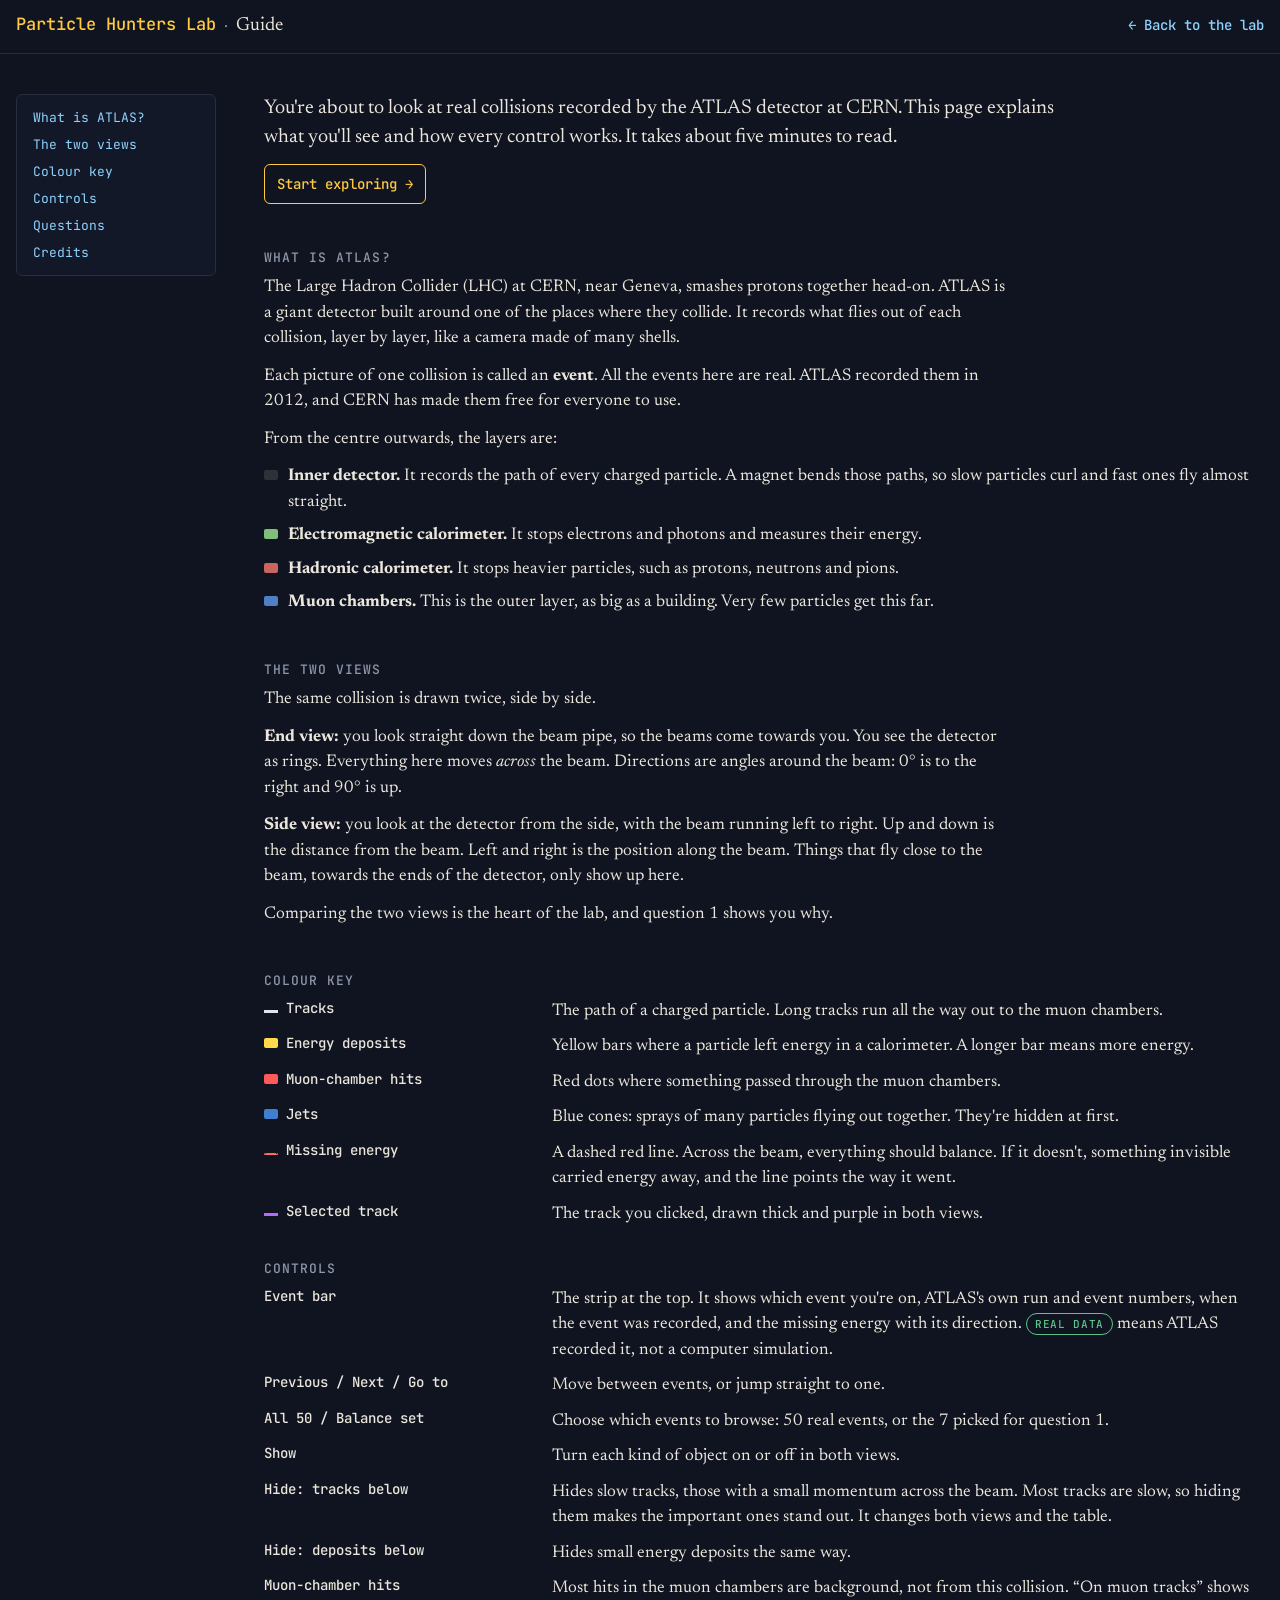
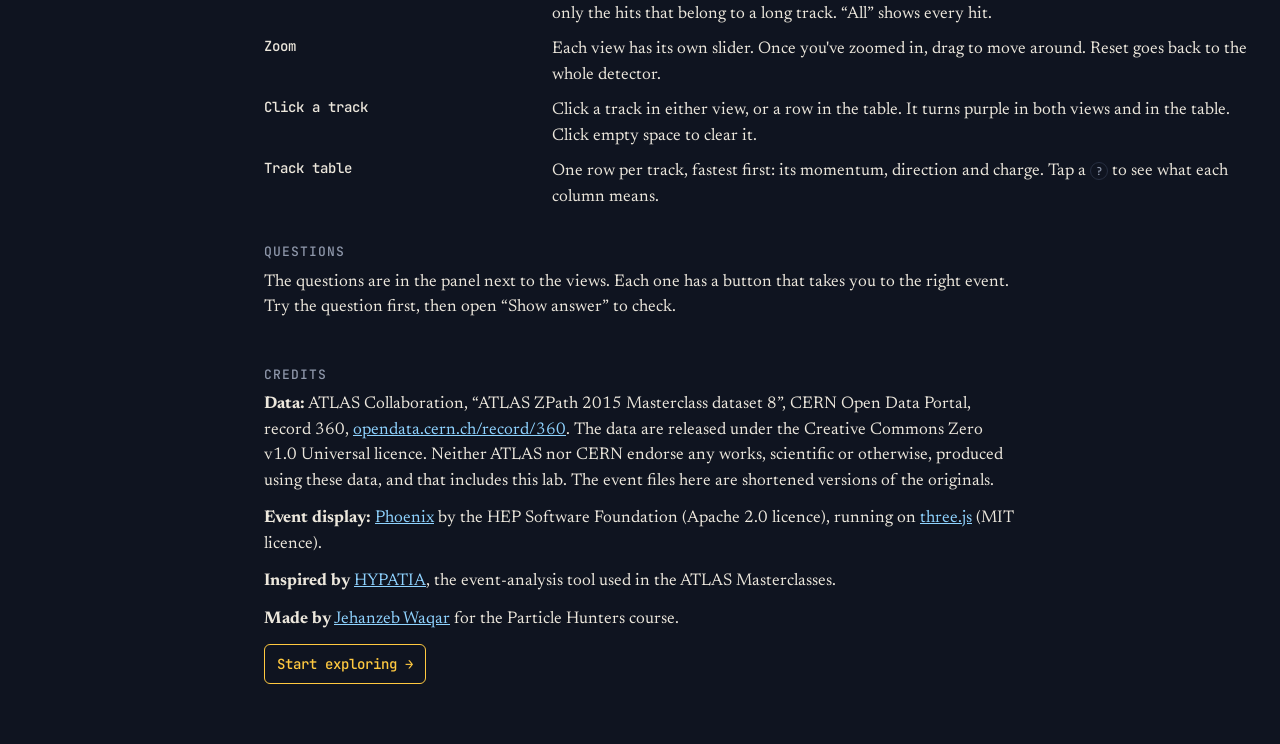
==== help.html @ 0449d479 "E2 guide page and intro Co-Authored-By: Claude Opus 5.5 <noreply@anthropic.com>" ====
<!doctype html>
<html lang="en">
<head>
<meta charset="utf-8">
<meta name="viewport" content="width=device-width, initial-scale=1">
<title>Particle Hunters Lab · Guide</title>
<link rel="preconnect" href="https://fonts.googleapis.com">
<link rel="preconnect" href="https://fonts.gstatic.com" crossorigin>
<link rel="stylesheet" href="https://fonts.googleapis.com/css2?family=Newsreader:opsz,wght@6..72,400;6..72,500&family=JetBrains+Mono:wght@400;500&display=swap">
<link rel="stylesheet" href="css/style.css?v=e2c">
</head>
<body>

<header class="site-header">
  <a class="brand" href="https://jehanzebwaqar.com/">Particle Hunters Lab</a>
  <span class="sep" aria-hidden="true">·</span>
  <span class="exercise">Guide</span>
  <a class="head-link" href="./">← Back to the lab</a>
</header>

<main class="guide">
  <p class="lede">You're about to look at real collisions recorded by the ATLAS detector at CERN. This page explains what you'll see and how every control works. It takes about five minutes to read.</p>
  <p><a class="btn start" href="./">Start exploring →</a></p>

  <nav class="toc" aria-label="On this page">
    <a href="#atlas">What is ATLAS?</a>
    <a href="#views">The two views</a>
    <a href="#colours">Colour key</a>
    <a href="#controls">Controls</a>
    <a href="#questions">Questions</a>
    <a href="#credits">Credits</a>
  </nav>

  <section id="atlas">
    <h2>What is ATLAS?</h2>
    <p>The Large Hadron Collider (LHC) at CERN, near Geneva, smashes protons together head-on. ATLAS is a giant detector built around one of the places where they collide. It records what flies out of each collision, layer by layer, like a camera made of many shells.</p>
    <p>Each picture of one collision is called an <b>event</b>. All the events here are real. ATLAS recorded them in 2012, and CERN has made them free for everyone to use.</p>
    <p>From the centre outwards, the layers are:</p>
    <ul class="layers-list">
      <li><i class="sw" style="--c:#2b3238"></i><span><b>Inner detector.</b> It records the path of every charged particle. A magnet bends those paths, so slow particles curl and fast ones fly almost straight.</span></li>
      <li><i class="sw" style="--c:#7fbf7a"></i><span><b>Electromagnetic calorimeter.</b> It stops electrons and photons and measures their energy.</span></li>
      <li><i class="sw" style="--c:#c8655d"></i><span><b>Hadronic calorimeter.</b> It stops heavier particles, such as protons, neutrons and pions.</span></li>
      <li><i class="sw" style="--c:#4f80c4"></i><span><b>Muon chambers.</b> This is the outer layer, as big as a building. Very few particles get this far.</span></li>
    </ul>
  </section>

  <section id="views">
    <h2>The two views</h2>
    <p>The same collision is drawn twice, side by side.</p>
    <p><b>End view:</b> you look straight down the beam pipe, so the beams come towards you. You see the detector as rings. Everything here moves <i>across</i> the beam. Directions are angles around the beam: 0° is to the right and 90° is up.</p>
    <p><b>Side view:</b> you look at the detector from the side, with the beam running left to right. Up and down is the distance from the beam. Left and right is the position along the beam. Things that fly close to the beam, towards the ends of the detector, only show up here.</p>
    <p>Comparing the two views is the heart of the lab, and question 1 shows you why.</p>
  </section>

  <section id="colours">
    <h2>Colour key</h2>
    <dl class="key">
      <dt><i class="sw line" style="--c:#dfe5ea"></i>Tracks</dt>
      <dd>The path of a charged particle. Long tracks run all the way out to the muon chambers.</dd>
      <dt><i class="sw" style="--c:#ffd84d"></i>Energy deposits</dt>
      <dd>Yellow bars where a particle left energy in a calorimeter. A longer bar means more energy.</dd>
      <dt><i class="sw" style="--c:#ff5a5a"></i>Muon-chamber hits</dt>
      <dd>Red dots where something passed through the muon chambers.</dd>
      <dt><i class="sw" style="--c:#3f7fd0"></i>Jets</dt>
      <dd>Blue cones: sprays of many particles flying out together. They're hidden at first.</dd>
      <dt><i class="sw dash" style="--c:#ff6b6b"></i>Missing energy</dt>
      <dd>A dashed red line. Across the beam, everything should balance. If it doesn't, something invisible carried energy away, and the line points the way it went.</dd>
      <dt><i class="sw line" style="--c:#b36bff"></i>Selected track</dt>
      <dd>The track you clicked, drawn thick and purple in both views.</dd>
    </dl>
  </section>

  <section id="controls">
    <h2>Controls</h2>
    <dl class="key">
      <dt>Event bar</dt>
      <dd>The strip at the top. It shows which event you're on, ATLAS's own run and event numbers, when the event was recorded, and the missing energy with its direction. <span class="badge data">Real data</span> means ATLAS recorded it, not a computer simulation.</dd>
      <dt>Previous / Next / Go to</dt>
      <dd>Move between events, or jump straight to one.</dd>
      <dt>All 50 / Balance set</dt>
      <dd>Choose which events to browse: 50 real events, or the 7 picked for question 1.</dd>
      <dt>Show</dt>
      <dd>Turn each kind of object on or off in both views.</dd>
      <dt>Hide: tracks below</dt>
      <dd>Hides slow tracks, those with a small momentum across the beam. Most tracks are slow, so hiding them makes the important ones stand out. It changes both views and the table.</dd>
      <dt>Hide: deposits below</dt>
      <dd>Hides small energy deposits the same way.</dd>
      <dt>Muon-chamber hits</dt>
      <dd>Most hits in the muon chambers are background, not from this collision. “On muon tracks” shows only the hits that belong to a long track. “All” shows every hit.</dd>
      <dt>Zoom</dt>
      <dd>Each view has its own slider. Once you've zoomed in, drag to move around. Reset goes back to the whole detector.</dd>
      <dt>Click a track</dt>
      <dd>Click a track in either view, or a row in the table. It turns purple in both views and in the table. Click empty space to clear it.</dd>
      <dt>Track table</dt>
      <dd>One row per track, fastest first: its momentum, direction and charge. Tap a <span class="tip-demo">?</span> to see what each column means.</dd>
    </dl>
  </section>

  <section id="questions">
    <h2>Questions</h2>
    <p>The questions are in the panel next to the views. Each one has a button that takes you to the right event. Try the question first, then open “Show answer” to check.</p>
  </section>

  <section id="credits">
    <h2>Credits</h2>
    <p><b>Data:</b> ATLAS Collaboration, “ATLAS ZPath 2015 Masterclass dataset 8”, CERN Open Data Portal, record 360, <a href="https://opendata.cern.ch/record/360">opendata.cern.ch/record/360</a>. The data are released under the Creative Commons Zero v1.0 Universal licence. Neither ATLAS nor CERN endorse any works, scientific or otherwise, produced using these data, and that includes this lab. The event files here are shortened versions of the originals.</p>
    <p><b>Event display:</b> <a href="https://hepsoftwarefoundation.org/phoenix/">Phoenix</a> by the HEP Software Foundation (Apache 2.0 licence), running on <a href="https://threejs.org/">three.js</a> (MIT licence).</p>
    <p><b>Inspired by</b> <a href="https://hypatia.iasa.gr/en/help.html">HYPATIA</a>, the event-analysis tool used in the ATLAS Masterclasses.</p>
    <p><b>Made by</b> <a href="https://jehanzebwaqar.com/">Jehanzeb Waqar</a> for the Particle Hunters course.</p>
  </section>

  <p><a class="btn start" href="./">Start exploring →</a></p>
</main>

</body>
</html>
---- css/style.css ----
/* Particle Hunters Lab — colours and fonts taken from jehanzebwaqar.com */
:root {
  --ink: #0F1420;        /* page background */
  --ink-2: #121828;      /* panels */
  --line: #262E40;       /* borders */
  --text: #ECE7DC;       /* main text (site's --paper) */
  --text-mute: #8E97AA;
  --gold: #FFC940;       /* site's --neon-gold */
  --blue: #8FD3FF;       /* site's --neon-blue */
  --serif: 'Newsreader', Georgia, serif;
  --mono: 'JetBrains Mono', ui-monospace, monospace;
  --gap: 12px;
}

* { box-sizing: border-box; }

html, body { margin: 0; }

body {
  background: var(--ink);
  color: var(--text);
  font-family: var(--serif);
  font-size: 17px;
  line-height: 1.5;
}

h2 {
  margin: 0 0 8px;
  font-family: var(--mono);
  font-size: 13px;
  font-weight: 500;
  letter-spacing: 0.08em;
  text-transform: uppercase;
  color: var(--text-mute);
}

/* ---------- header ---------- */
.site-header {
  display: flex;
  align-items: baseline;
  flex-wrap: wrap;
  gap: 8px;
  padding: 12px 16px;
  border-bottom: 1px solid var(--line);
}
.brand {
  font-family: var(--mono);
  font-weight: 500;
  color: var(--gold);
  text-decoration: none;
}
.brand:hover { text-decoration: underline; }
.sep { color: var(--text-mute); }
.exercise { font-size: 19px; }

/* ---------- layout ---------- */
/* Phone first: everything stacks. */
.lab {
  display: grid;
  gap: var(--gap);
  padding: var(--gap) 16px;
  grid-template-columns: 1fr;
  grid-template-areas:
    "bar"
    "display"
    "info"
    "objects";
}

.event-bar  { grid-area: bar; }
.display    { grid-area: display; }
.event-info { grid-area: info; }
.objects    { grid-area: objects; }

.display,
.event-info,
.objects {
  background: var(--ink-2);
  border: 1px solid var(--line);
  border-radius: 6px;
  padding: var(--gap);
  min-width: 0;
}

.display {
  display: grid;
  grid-template-columns: 1fr;
  gap: var(--gap);
  padding: 0;
  border: 0;
  background: none;
}
.view {
  margin: 0;
  min-width: 0;
  display: grid;
  grid-template-rows: auto 1fr;
  background: #000;      /* event displays sit on black */
  border: 1px solid var(--line);
  border-radius: 6px;
  overflow: hidden;
}
.view figcaption {
  padding: 6px 10px;
  font-family: var(--mono);
  font-size: 13px;
  border-bottom: 1px solid var(--line);
  background: var(--ink-2);
}
.view figcaption { display: flex; flex-wrap: wrap; align-items: center; justify-content: space-between; gap: 4px 12px; }
.view figcaption .title span { color: var(--text-mute); margin-left: 6px; }
/* D5 zoom controls */
.zoom { display: inline-flex; align-items: center; gap: 8px; color: var(--text-mute); }
.zoom input[type=range] { width: 110px; accent-color: var(--gold); }
.zoom output { min-width: 4.5ch; color: var(--text); font-variant-numeric: tabular-nums; }
.btn-sm { min-height: 28px; padding: 2px 8px; font-size: 12px; }
.stage { position: relative; height: clamp(280px, 80vw, 480px); }
.stage canvas { position: absolute; inset: 0; width: 100%; height: 100%; display: block; }

.objects { min-height: 160px; }

/* Laptop and wider: 3D area + side panel on top, table across the bottom. */
@media (min-width: 900px) {
  .lab {
    grid-template-columns: 1fr 300px;
    grid-template-areas:
      "bar bar"
      "display info"
      "objects objects";
  }
  .display { grid-template-columns: 1fr 1fr; }
  .stage { height: max(380px, calc(100vh - 390px)); }
  .objects { height: 240px; }
  .table-wrap { max-height: 186px; }
  /* E1: the side panel scrolls on its own, so the questions never make the views row taller. */
  .event-info { height: 0; min-height: 100%; overflow-y: auto; }
}

/* ---------- layer switches and colour key ---------- */
.layers, .legend { grid-column: 1 / -1; display: flex; flex-wrap: wrap; align-items: center; }
.layers {
  gap: 8px 18px;
  padding: 10px 12px;
  background: var(--ink-2);
  border: 1px solid var(--line);
  border-radius: 6px;
  font-family: var(--mono);
  font-size: 14px;
}
/* D6 cuts row */
.cuts {
  grid-column: 1 / -1; display: flex; flex-wrap: wrap; align-items: center; gap: 8px 22px;
  padding: 10px 12px; background: var(--ink-2); border: 1px solid var(--line); border-radius: 6px;
  font: 14px var(--mono);
}
.cut { display: inline-flex; flex-wrap: wrap; align-items: center; gap: 6px 8px; }
.cut input[type=range] { width: 110px; accent-color: var(--gold); }
.cut output { min-width: 8ch; font-variant-numeric: tabular-nums; }
.cut .radio { display: inline-flex; align-items: center; gap: 4px; cursor: pointer; }
.cut .radio input { accent-color: var(--gold); margin: 0; }
.cut .tip { margin-left: 0; }
.lbl { font-family: var(--mono); font-size: 12px; letter-spacing: 0.08em; text-transform: uppercase; color: var(--text-mute); }
.switch { display: inline-flex; align-items: center; gap: 8px; cursor: pointer; user-select: none; min-height: 32px; }
.switch input { width: 18px; height: 18px; margin: 0; accent-color: var(--gold); }
.legend { gap: 6px 18px; padding: 0 4px; font-family: var(--mono); font-size: 12px; color: var(--text-mute); }
.legend span { display: inline-flex; align-items: center; gap: 6px; }
.sw { display: inline-block; width: 14px; height: 10px; border-radius: 2px; background: var(--c); }
.sw.line { height: 3px; border-radius: 0; }
.sw.dash { height: 0; background: none; border-top: 2px dashed var(--c); }
:focus-visible { outline: 2px solid var(--gold); outline-offset: 2px; }

/* ---------- event browser ---------- */
.nav { display: flex; gap: 8px; flex-wrap: wrap; }
.btn {
  font: 500 14px var(--mono);
  color: var(--text);
  background: var(--ink);
  border: 1px solid var(--line);
  border-radius: 6px;
  padding: 8px 12px;
  min-height: 40px;
  cursor: pointer;
}
.btn:hover:not(:disabled) { border-color: var(--text-mute); }
.btn:disabled { opacity: 0.45; cursor: default; }
.pick { display: flex; align-items: center; gap: 8px; margin-top: 8px; font: 13px var(--mono); color: var(--text-mute); }
.pick select { padding-right: 8px; }
.counter { margin: 10px 0 4px; font-family: var(--mono); font-size: 15px; }

/* ---------- D3 object table ---------- */
.obj-count { text-transform: none; letter-spacing: 0; margin-left: 6px; font-weight: 400; }
.table-wrap { max-height: 320px; overflow: auto; border: 1px solid var(--line); border-radius: 6px; }
.obj-table { width: 100%; border-collapse: collapse; font: 13px var(--mono); font-variant-numeric: tabular-nums; }
.obj-table th, .obj-table td { padding: 4px 10px; text-align: right; white-space: nowrap; }
.obj-table th { position: sticky; top: 0; z-index: 1; background: var(--ink); border-bottom: 1px solid var(--line); vertical-align: bottom; font-weight: 500; }
.obj-table th .sym { font: italic 500 16px var(--serif); }
.obj-table th .sym sub { font-size: 11px; font-style: normal; vertical-align: -0.3em; line-height: 0; }
.obj-table th .cap { display: block; font-size: 11px; font-weight: 400; color: var(--text-mute); }
.obj-table td.num, .obj-table th.num { color: var(--text-mute); }
.obj-table tbody tr:nth-child(even) { background: rgba(255, 255, 255, 0.025); }
.obj-table tbody tr:hover { cursor: pointer; background: rgba(255, 201, 64, 0.08); }
.obj-table tbody tr.selected { background: rgba(179, 107, 255, 0.22); box-shadow: inset 3px 0 0 #b36bff; }
.obj-table tbody tr.selected td { color: #fff; }
.tip {
  margin-left: 4px; width: 18px; height: 18px; padding: 0; vertical-align: 2px;
  font: 500 11px var(--mono); line-height: 16px; color: var(--text-mute);
  background: none; border: 1px solid var(--line); border-radius: 50%; cursor: help;
}
.tip:hover, .tip:focus-visible { color: var(--gold); border-color: var(--gold); }
.tip-box {
  position: fixed; z-index: 10; margin: 0; padding: 8px 10px;
  font: 14px/1.4 var(--serif); color: var(--text);
  background: var(--ink); border: 1px solid var(--gold); border-radius: 6px;
  box-shadow: 0 6px 20px rgba(0, 0, 0, 0.5);
}

/* ---------- D2 event header bar ---------- */
.event-bar {
  display: flex; flex-wrap: wrap; align-items: center; gap: 6px 20px;
  padding: 8px 12px;
  background: var(--ink-2); border: 1px solid var(--line); border-radius: 6px;
  font: 14px var(--mono);
}
.eb-item { display: inline-flex; align-items: center; gap: 6px; white-space: nowrap; }
.eb-main { color: var(--gold); font-weight: 500; }
.eb-k { color: var(--text-mute); }
.eb-k[title], #eb-dir[title] { text-decoration: underline dotted var(--text-mute); text-underline-offset: 3px; cursor: help; }
.eb-arrow { flex: none; transition: transform 0.2s; }
.eb-arrow circle { fill: none; stroke: var(--line); }
.eb-arrow path { fill: none; stroke: #ff6b6b; stroke-width: 2; stroke-linecap: round; stroke-linejoin: round; }
.eb-met.none .eb-arrow { visibility: hidden; }
.badge { font: 500 11px var(--mono); letter-spacing: 0.06em; text-transform: uppercase; padding: 3px 8px; border-radius: 999px; border: 1px solid var(--gold); color: var(--gold); }
.badge.data { border-color: #5cc489; color: #5cc489; }

/* ---------- status list ---------- */
.status-head { margin-top: 20px; }
.status {
  list-style: none;
  margin: 0;
  padding: 0;
  display: grid;
  gap: 4px;
  font: 12px/1.45 var(--mono);
  color: var(--text-mute);
}
.status li { display: grid; grid-template-columns: 10px 1fr; gap: 8px; align-items: baseline; overflow-wrap: anywhere; }
.status li::before { content: ""; width: 8px; height: 8px; border-radius: 50%; background: #5cc489; }
.status li.warn::before { background: var(--gold); }
.status li.bad { color: #ef6a6a; }
.status li.bad::before { background: #ef6a6a; }

/* ---------- placeholders (A3 only) ---------- */
.placeholder {
  margin: 0;
  font-family: var(--mono);
  font-size: 14px;
  color: var(--text-mute);
}

/* ---------- E1 set switch and questions ---------- */
.set-switch { display: flex; flex-wrap: wrap; align-items: center; gap: 4px 14px; margin-bottom: 10px; font: 13px var(--mono); }
.set-switch .radio { display: inline-flex; align-items: center; gap: 4px; cursor: pointer; }
.set-switch .radio input { accent-color: var(--gold); margin: 0; }
.questions-head { margin-top: 18px; }
.questions { margin: 0; padding: 0 0 0 1.4em; display: grid; gap: 14px; font-size: 15px; line-height: 1.45; }
.questions li::marker { font: 500 13px var(--mono); color: var(--gold); }
.q p { margin: 0 0 6px; }
.q .how { color: var(--text-mute); font-size: 14px; }
.q .go { margin: 2px 0 6px; }
.q details { border-left: 2px solid var(--line); padding-left: 10px; }
.q summary { cursor: pointer; font: 500 13px var(--mono); color: var(--gold); min-height: 28px; display: flex; align-items: center; }
.q details[open] summary { color: var(--text-mute); }
.q details p { font-size: 14px; }

/* ---------- E2 guide link, intro line, guide page ---------- */
.head-link { margin-left: auto; font: 500 14px var(--mono); color: var(--blue); text-decoration: none; }
.head-link:hover { text-decoration: underline; }
.intro { margin: 0; padding: 10px 16px 0; font-size: 15px; color: var(--text-mute); }
.intro a, .guide a:not(.btn) { color: var(--blue); }
.guide { max-width: 1200px; margin: 0 auto; padding: 16px 16px 48px; }
.guide p { max-width: 75ch; }
.guide section { margin-top: 32px; scroll-margin-top: 16px; }
.guide p { margin: 0 0 12px; }
.guide .lede { font-size: 20px; line-height: 1.45; margin-top: 8px; }
.guide .start { display: inline-flex; align-items: center; text-decoration: none; border-color: var(--gold); color: var(--gold); }
.toc { display: flex; flex-wrap: wrap; gap: 6px 16px; margin-top: 20px; padding: 10px 12px; border: 1px solid var(--line); border-radius: 6px; background: var(--ink-2); font: 13px var(--mono); }
.toc a { color: var(--text); text-decoration: none; }
.toc a:hover { color: var(--gold); }
.layers-list { margin: 0 0 12px; padding: 0; list-style: none; display: grid; gap: 8px; }
.layers-list li { display: grid; grid-template-columns: 14px 1fr; gap: 10px; align-items: baseline; }
.key { margin: 0; display: grid; grid-template-columns: minmax(0, 13em) 1fr; gap: 10px 16px; }
.key dt { font: 500 14px var(--mono); display: flex; align-items: baseline; gap: 8px; }
.key dt .sw { flex: none; }
.key dd { margin: 0; }
.tip-demo { display: inline-block; width: 18px; height: 18px; font: 500 11px/16px var(--mono); text-align: center; color: var(--text-mute); border: 1px solid var(--line); border-radius: 50%; }
/* Laptop and wider: contents list down the left, sticky; the text fills the rest. */
@media (min-width: 900px) {
  .guide { display: grid; grid-template-columns: 200px minmax(0, 1fr); column-gap: 48px; max-width: none; margin: 0; padding: 32px 16px 48px; }
  .guide > * { grid-column: 2; }
  .guide > .toc { grid-column: 1; grid-row: 1 / span 20; align-self: start; position: sticky; top: 24px;
    flex-direction: column; margin-top: 8px; padding: 14px 16px; gap: 10px; }
  .key { grid-template-columns: minmax(0, 16em) 1fr; }
}
@media (max-width: 560px) {
  .key { grid-template-columns: 1fr; gap: 2px; }
  .key dd { margin-bottom: 10px; }
}
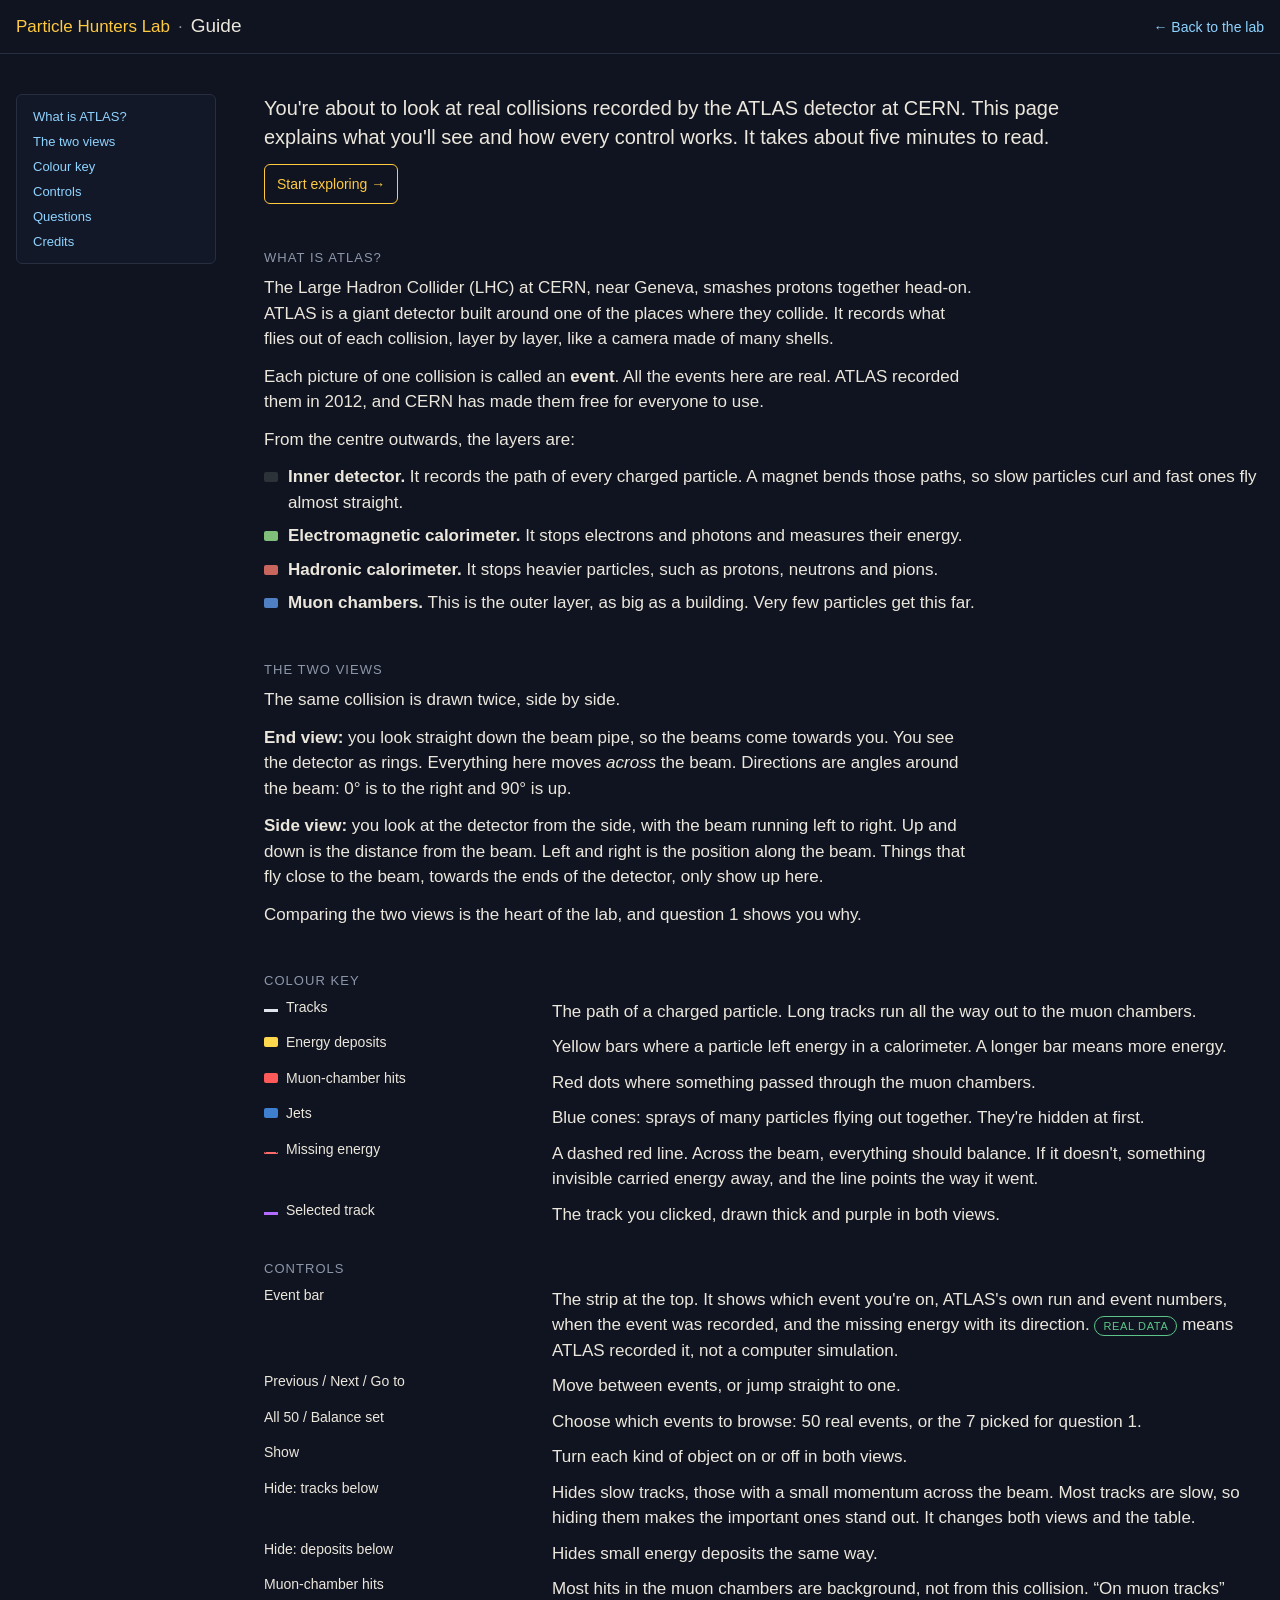
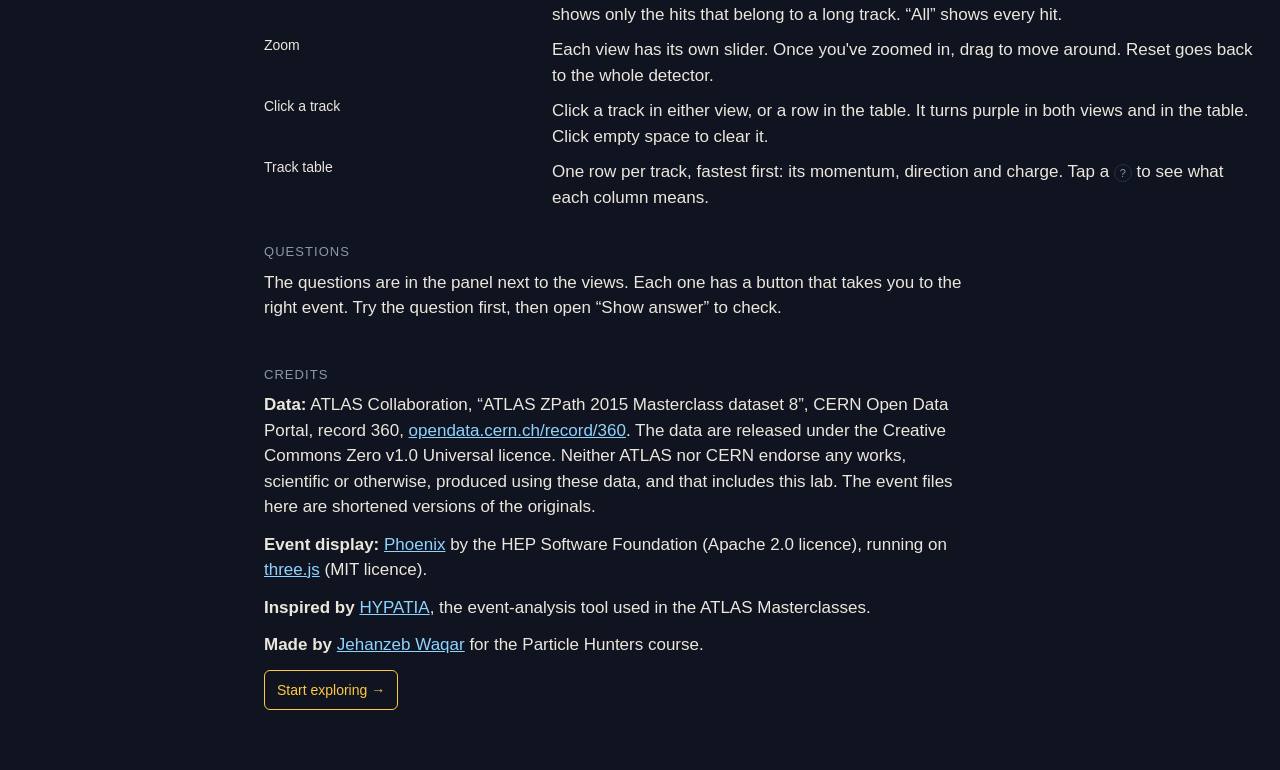
==== commit 0aac47d0: "Switch to Apple system font stack, matching jehanzebwaqar.com Co-Authored-By: Claude Opus 5.5 <norep" ====
--- a/help.html
+++ b/help.html
@@ -4,10 +4,7 @@
 <meta charset="utf-8">
 <meta name="viewport" content="width=device-width, initial-scale=1">
 <title>Particle Hunters Lab · Guide</title>
-<link rel="preconnect" href="https://fonts.googleapis.com">
-<link rel="preconnect" href="https://fonts.gstatic.com" crossorigin>
-<link rel="stylesheet" href="https://fonts.googleapis.com/css2?family=Newsreader:opsz,wght@6..72,400;6..72,500&family=JetBrains+Mono:wght@400;500&display=swap">
-<link rel="stylesheet" href="css/style.css?v=e2c">
+<link rel="stylesheet" href="css/style.css?v=e2d">
 </head>
 <body>
 
--- a/css/style.css
+++ b/css/style.css
@@ -1,4 +1,4 @@
-/* Particle Hunters Lab — colours and fonts taken from jehanzebwaqar.com */
+/* Particle Hunters Lab — colours and fonts match jehanzebwaqar.com */
 :root {
   --ink: #0F1420;        /* page background */
   --ink-2: #121828;      /* panels */
@@ -7,8 +7,10 @@
   --text-mute: #8E97AA;
   --gold: #FFC940;       /* site's --neon-gold */
   --blue: #8FD3FF;       /* site's --neon-blue */
-  --serif: 'Newsreader', Georgia, serif;
-  --mono: 'JetBrains Mono', ui-monospace, monospace;
+  /* Apple's system font (SF Pro) on Apple devices; Segoe UI on Windows, Roboto on Android. Nothing to download. */
+  --sans: -apple-system, BlinkMacSystemFont, 'Segoe UI', Roboto, 'Helvetica Neue', Arial, sans-serif;
+  --serif: var(--sans);
+  --mono: var(--sans);
   --gap: 12px;
 }
 
